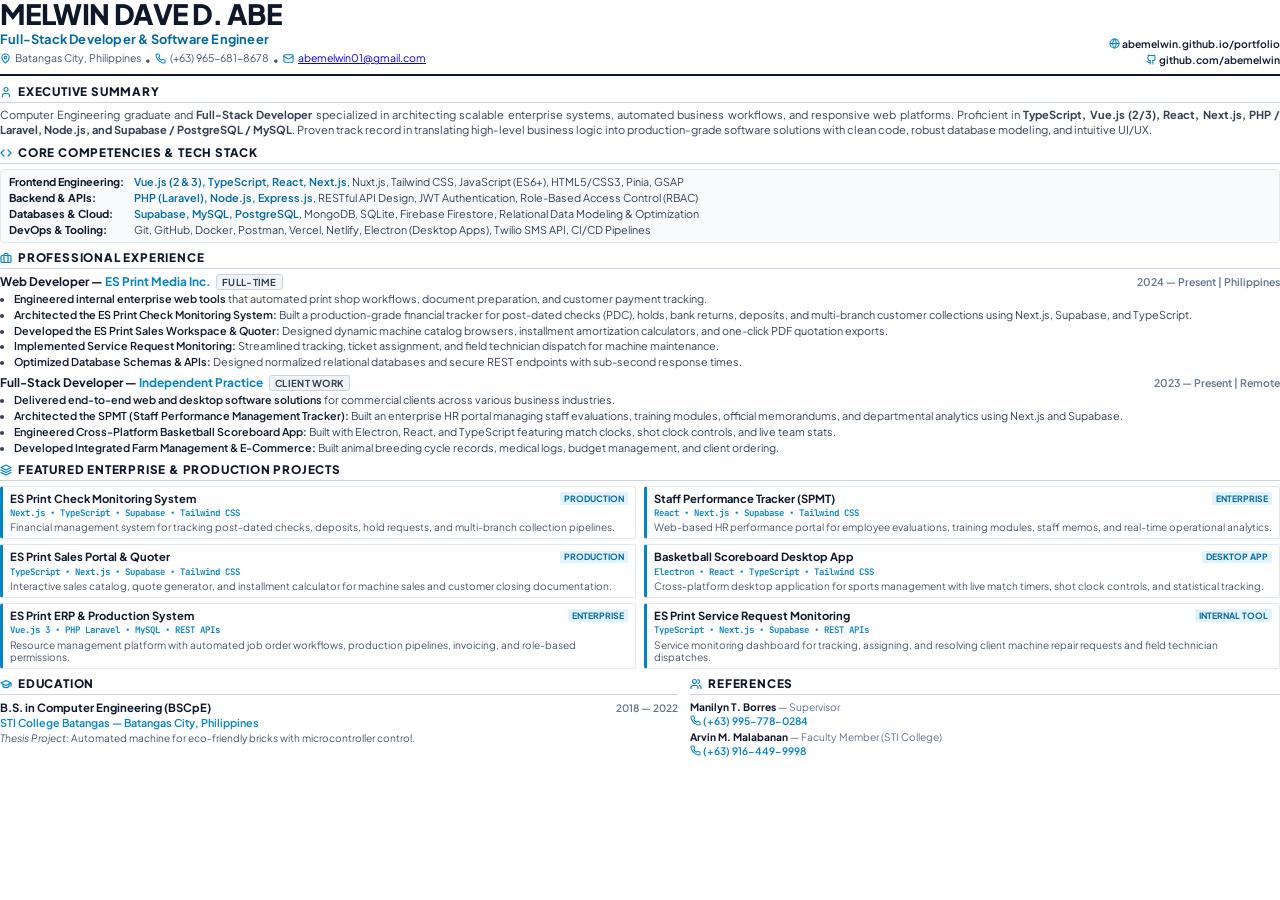
==== resume_source.html @ 26cd3779 "Update resume: modern executive design, ES Print projects, remove Ca-Copy, PDF build script" ====
<!DOCTYPE html>
<html lang="en">
<head>
  <meta charset="UTF-8">
  <meta name="viewport" content="width=device-width, initial-scale=1.0">
  <title>Melwin Dave D. Abe - Professional Resume</title>
  <link rel="preconnect" href="https://fonts.googleapis.com">
  <link rel="preconnect" href="https://fonts.gstatic.com" crossorigin>
  <link href="https://fonts.googleapis.com/css2?family=Plus+Jakarta+Sans:wght@400;500;600;700;800&family=JetBrains+Mono:wght@500;600&display=swap" rel="stylesheet">
  <style>
    @page {
      size: letter;
      margin: 8.5mm 10mm 8.5mm 10mm;
    }

    * {
      box-sizing: border-box;
      margin: 0;
      padding: 0;
      -webkit-print-color-adjust: exact;
      print-color-adjust: exact;
    }

    body {
      font-family: 'Plus Jakarta Sans', -apple-system, BlinkMacSystemFont, 'Segoe UI', Roboto, Helvetica, Arial, sans-serif;
      color: #1e293b;
      background: #ffffff;
      line-height: 1.36;
      font-size: 8.6pt;
    }

    .resume-container {
      width: 100%;
      margin: 0 auto;
    }

    /* ==========================================================================
       HEADER (Executive Minimalist Style)
       ========================================================================== */
    .header {
      border-bottom: 2px solid #0f172a;
      padding-bottom: 7px;
      margin-bottom: 8px;
      display: flex;
      justify-content: space-between;
      align-items: flex-end;
    }

    .header-left {
      max-width: 62%;
    }

    .name {
      font-size: 21pt;
      font-weight: 800;
      color: #0f172a;
      letter-spacing: -0.6px;
      line-height: 1;
      text-transform: uppercase;
    }

    .role-badge {
      display: inline-block;
      font-size: 9.6pt;
      font-weight: 700;
      color: #0369a1;
      margin-top: 3px;
      letter-spacing: 0.2px;
    }

    .contact-block {
      text-align: right;
      font-size: 7.8pt;
      color: #475569;
      line-height: 1.45;
    }

    .contact-item {
      display: inline-flex;
      align-items: center;
      gap: 4px;
    }

    .contact-block a {
      color: #0f172a;
      text-decoration: none;
      font-weight: 600;
    }

    .contact-block a:hover {
      color: #0284c7;
    }

    .icon-svg {
      width: 11px;
      height: 11px;
      fill: none;
      stroke: #0284c7;
      stroke-width: 2.2;
      stroke-linecap: round;
      stroke-linejoin: round;
      vertical-align: -1px;
      display: inline-block;
    }

    /* ==========================================================================
       SECTION HEADERS
       ========================================================================== */
    .section {
      margin-bottom: 7px;
    }

    .section-header {
      display: flex;
      align-items: center;
      gap: 6px;
      border-bottom: 1.2px solid #cbd5e1;
      padding-bottom: 2px;
      margin-bottom: 5px;
    }

    .section-icon {
      width: 12px;
      height: 12px;
      fill: none;
      stroke: #0284c7;
      stroke-width: 2.4;
      stroke-linecap: round;
      stroke-linejoin: round;
    }

    .section-title {
      font-size: 8.8pt;
      font-weight: 800;
      text-transform: uppercase;
      letter-spacing: 0.8px;
      color: #0f172a;
    }

    .summary-p {
      font-size: 8.3pt;
      color: #334155;
      text-align: justify;
      line-height: 1.34;
    }

    /* ==========================================================================
       SKILLS TABLE
       ========================================================================== */
    .skills-wrapper {
      background: #f8fafc;
      border: 1px solid #e2e8f0;
      border-radius: 4px;
      padding: 5px 8px;
    }

    .skill-row {
      display: flex;
      margin-bottom: 2px;
      font-size: 8.1pt;
      line-height: 1.3;
    }

    .skill-row:last-child {
      margin-bottom: 0;
    }

    .skill-label {
      width: 125px;
      flex-shrink: 0;
      font-weight: 700;
      color: #0f172a;
    }

    .skill-value {
      flex-grow: 1;
      color: #334155;
    }

    .skill-value strong {
      color: #0369a1;
      font-weight: 600;
    }

    /* ==========================================================================
       EXPERIENCE ENTRIES
       ========================================================================== */
    .exp-item {
      margin-bottom: 6px;
    }

    .exp-head {
      display: flex;
      justify-content: space-between;
      align-items: baseline;
      margin-bottom: 2px;
    }

    .exp-role-company {
      font-size: 8.9pt;
      font-weight: 700;
      color: #0f172a;
    }

    .exp-company {
      color: #0284c7;
      font-weight: 700;
    }

    .exp-badge {
      background: #f1f5f9;
      border: 1px solid #cbd5e1;
      color: #334155;
      font-size: 7.2pt;
      font-weight: 700;
      padding: 1px 5px;
      border-radius: 3px;
      margin-left: 4px;
      text-transform: uppercase;
      letter-spacing: 0.3px;
    }

    .exp-meta {
      font-size: 7.9pt;
      font-weight: 600;
      color: #64748b;
      white-space: nowrap;
    }

    .exp-list {
      list-style-type: disc;
      padding-left: 14px;
    }

    .exp-list li {
      font-size: 8.1pt;
      color: #334155;
      margin-bottom: 1.5px;
      line-height: 1.32;
      text-align: justify;
    }

    .exp-list li strong {
      color: #0f172a;
      font-weight: 600;
    }

    /* ==========================================================================
       PROJECTS GRID
       ========================================================================== */
    .project-grid {
      display: grid;
      grid-template-columns: 1fr 1fr;
      gap: 5px 8px;
    }

    .proj-card {
      background: #ffffff;
      border: 1px solid #e2e8f0;
      border-left: 3px solid #0284c7;
      padding: 4px 7px;
      border-radius: 3px;
      box-shadow: 0 1px 2px rgba(0, 0, 0, 0.02);
    }

    .proj-name-row {
      display: flex;
      justify-content: space-between;
      align-items: center;
      margin-bottom: 1px;
    }

    .proj-name {
      font-size: 8.4pt;
      font-weight: 700;
      color: #0f172a;
    }

    .proj-pill {
      font-size: 6.5pt;
      font-weight: 700;
      background: #e0f2fe;
      color: #0369a1;
      padding: 0.5px 4px;
      border-radius: 2px;
      text-transform: uppercase;
    }

    .proj-tech {
      font-family: 'JetBrains Mono', monospace;
      font-size: 6.8pt;
      color: #0284c7;
      font-weight: 600;
      display: block;
      margin-bottom: 2px;
    }

    .proj-desc {
      font-size: 7.6pt;
      color: #475569;
      line-height: 1.28;
    }

    /* ==========================================================================
       BOTTOM ROW: EDUCATION & REFERENCES
       ========================================================================== */
    .bottom-layout {
      display: grid;
      grid-template-columns: 1.15fr 1fr;
      gap: 12px;
      margin-top: 1px;
    }

    .edu-box {
      font-size: 8pt;
    }

    .edu-title {
      font-size: 8.5pt;
      font-weight: 700;
      color: #0f172a;
    }

    .edu-school {
      font-size: 8.1pt;
      font-weight: 600;
      color: #0284c7;
    }

    .edu-meta {
      font-size: 7.6pt;
      color: #64748b;
      font-weight: 600;
      float: right;
    }

    .edu-thesis {
      font-size: 7.6pt;
      color: #475569;
      margin-top: 1px;
    }

    .ref-box {
      font-size: 7.7pt;
      color: #475569;
      line-height: 1.32;
    }

    .ref-entry {
      margin-bottom: 3px;
    }

    .ref-entry:last-child {
      margin-bottom: 0;
    }

    .ref-person {
      font-weight: 700;
      color: #0f172a;
    }

    .ref-title {
      color: #64748b;
    }

    .ref-num {
      color: #0284c7;
      font-weight: 600;
    }
  </style>
</head>
<body>
  <div class="resume-container">

    <!-- HEADER -->
    <header class="header">
      <div class="header-left">
        <h1 class="name">Melwin Dave D. Abe</h1>
        <span class="role-badge">Full-Stack Developer & Software Engineer</span>
        <div style="font-size: 7.9pt; color: #475569; margin-top: 3px;">
          <span class="contact-item">
            <svg class="icon-svg" viewBox="0 0 24 24"><path d="M20 10c0 6-8 12-8 12s-8-6-8-12a8 8 0 0 1 16 0Z"/><circle cx="12" cy="10" r="3"/></svg>
            Batangas City, Philippines
          </span>
          &nbsp;•&nbsp;
          <span class="contact-item">
            <svg class="icon-svg" viewBox="0 0 24 24"><path d="M22 16.92v3a2 2 0 0 1-2.18 2 19.79 19.79 0 0 1-8.63-3.07 19.5 19.5 0 0 1-6-6 19.79 19.79 0 0 1-3.07-8.67A2 2 0 0 1 4.11 2h3a2 2 0 0 1 2 1.72 12.84 12.84 0 0 0 .7 2.81 2 2 0 0 1-.45 2.11L8.09 9.91a16 16 0 0 0 6 6l1.27-1.27a2 2 0 0 1 2.11-.45 12.84 12.84 0 0 0 2.81.7A2 2 0 0 1 22 16.92z"/></svg>
            (+63) 965-681-8678
          </span>
          &nbsp;•&nbsp;
          <span class="contact-item">
            <svg class="icon-svg" viewBox="0 0 24 24"><rect width="20" height="16" x="2" y="4" rx="2"/><path d="m22 7-8.97 5.7a1.94 1.94 0 0 1-2.06 0L2 7"/></svg>
            <a href="mailto:abemelwin01@gmail.com">abemelwin01@gmail.com</a>
          </span>
        </div>
      </div>
      <div class="contact-block">
        <div>
          <svg class="icon-svg" viewBox="0 0 24 24"><circle cx="12" cy="12" r="10"/><path d="M12 2a14.5 14.5 0 0 0 0 20 14.5 14.5 0 0 0 0-20"/><path d="M2 12h20"/></svg>
          <a href="https://abemelwin.github.io/portfolio/" target="_blank">abemelwin.github.io/portfolio</a>
        </div>
        <div style="margin-top: 1px;">
          <svg class="icon-svg" viewBox="0 0 24 24"><path d="M15 22v-4a4.8 4.8 0 0 0-1-3.5c3 0 6-2 6-5.5.08-1.25-.27-2.48-1-3.5.28-1.15.28-2.35 0-3.5 0 0-1 0-3 1.5-2.64-.5-5.36-.5-8 0C6 2 5 2 5 2c-.3 1.15-.3 2.35 0 3.5A5.403 5.403 0 0 0 4 9c0 3.5 3 5.5 6 5.5-.39.49-.68 1.05-.85 1.65-.17.6-.22 1.23-.15 1.85v4"/><path d="M9 18c-4.51 2-5-2-7-2"/></svg>
          <a href="https://github.com/abemelwin" target="_blank">github.com/abemelwin</a>
        </div>
      </div>
    </header>

    <!-- PROFESSIONAL SUMMARY -->
    <section class="section">
      <div class="section-header">
        <svg class="section-icon" viewBox="0 0 24 24"><path d="M19 21v-2a4 4 0 0 0-4-4H9a4 4 0 0 0-4 4v2"/><circle cx="12" cy="7" r="4"/></svg>
        <h2 class="section-title">Executive Summary</h2>
      </div>
      <p class="summary-p">
        Computer Engineering graduate and <strong>Full-Stack Developer</strong> specialized in architecting scalable enterprise systems, automated business workflows, and responsive web platforms. Proficient in <strong>TypeScript, Vue.js (2/3), React, Next.js, PHP / Laravel, Node.js, and Supabase / PostgreSQL / MySQL</strong>. Proven track record in translating high-level business logic into production-grade software solutions with clean code, robust database modeling, and intuitive UI/UX.
      </p>
    </section>

    <!-- TECHNICAL SKILLS -->
    <section class="section">
      <div class="section-header">
        <svg class="section-icon" viewBox="0 0 24 24"><polyline points="16 18 22 12 16 6"/><polyline points="8 6 2 12 8 18"/></svg>
        <h2 class="section-title">Core Competencies &amp; Tech Stack</h2>
      </div>
      <div class="skills-wrapper">
        <div class="skill-row">
          <span class="skill-label">Frontend Engineering:</span>
          <span class="skill-value"><strong>Vue.js (2 &amp; 3), TypeScript, React, Next.js</strong>, Nuxt.js, Tailwind CSS, JavaScript (ES6+), HTML5/CSS3, Pinia, GSAP</span>
        </div>
        <div class="skill-row">
          <span class="skill-label">Backend &amp; APIs:</span>
          <span class="skill-value"><strong>PHP (Laravel), Node.js, Express.js</strong>, RESTful API Design, JWT Authentication, Role-Based Access Control (RBAC)</span>
        </div>
        <div class="skill-row">
          <span class="skill-label">Databases &amp; Cloud:</span>
          <span class="skill-value"><strong>Supabase, MySQL, PostgreSQL</strong>, MongoDB, SQLite, Firebase Firestore, Relational Data Modeling &amp; Optimization</span>
        </div>
        <div class="skill-row">
          <span class="skill-label">DevOps &amp; Tooling:</span>
          <span class="skill-value">Git, GitHub, Docker, Postman, Vercel, Netlify, Electron (Desktop Apps), Twilio SMS API, CI/CD Pipelines</span>
        </div>
      </div>
    </section>

    <!-- WORK EXPERIENCE -->
    <section class="section">
      <div class="section-header">
        <svg class="section-icon" viewBox="0 0 24 24"><rect width="20" height="14" x="2" y="7" rx="2" ry="2"/><path d="M16 21V5a2 2 0 0 0-2-2h-4a2 2 0 0 0-2 2v16"/></svg>
        <h2 class="section-title">Professional Experience</h2>
      </div>

      <!-- ES Print Media -->
      <div class="exp-item">
        <div class="exp-head">
          <div>
            <span class="exp-role-company">Web Developer — <span class="exp-company">ES Print Media Inc.</span></span>
            <span class="exp-badge">Full-Time</span>
          </div>
          <span class="exp-meta">2024 — Present | Philippines</span>
        </div>
        <ul class="exp-list">
          <li><strong>Engineered internal enterprise web tools</strong> that automated print shop workflows, document preparation, and customer payment tracking.</li>
          <li><strong>Architected the ES Print Check Monitoring System:</strong> Built a production-grade financial tracker for post-dated checks (PDC), holds, bank returns, deposits, and multi-branch customer collections using Next.js, Supabase, and TypeScript.</li>
          <li><strong>Developed the ES Print Sales Workspace &amp; Quoter:</strong> Designed dynamic machine catalog browsers, installment amortization calculators, and one-click PDF quotation exports.</li>
          <li><strong>Implemented Service Request Monitoring:</strong> Streamlined tracking, ticket assignment, and field technician dispatch for machine maintenance.</li>
          <li><strong>Optimized Database Schemas &amp; APIs:</strong> Designed normalized relational databases and secure REST endpoints with sub-second response times.</li>
        </ul>
      </div>

      <!-- Freelance -->
      <div class="exp-item" style="margin-bottom: 0;">
        <div class="exp-head">
          <div>
            <span class="exp-role-company">Full-Stack Developer — <span class="exp-company">Independent Practice</span></span>
            <span class="exp-badge">Client Work</span>
          </div>
          <span class="exp-meta">2023 — Present | Remote</span>
        </div>
        <ul class="exp-list">
          <li><strong>Delivered end-to-end web and desktop software solutions</strong> for commercial clients across various business industries.</li>
          <li><strong>Architected the SPMT (Staff Performance Management Tracker):</strong> Built an enterprise HR portal managing staff evaluations, training modules, official memorandums, and departmental analytics using Next.js and Supabase.</li>
          <li><strong>Engineered Cross-Platform Basketball Scoreboard App:</strong> Built with Electron, React, and TypeScript featuring match clocks, shot clock controls, and live team stats.</li>
          <li><strong>Developed Integrated Farm Management &amp; E-Commerce:</strong> Built animal breeding cycle records, medical logs, budget management, and client ordering.</li>
        </ul>
      </div>
    </section>

    <!-- FEATURED PROJECTS -->
    <section class="section">
      <div class="section-header">
        <svg class="section-icon" viewBox="0 0 24 24"><polygon points="12 2 2 7 12 12 22 7 12 2"/><polyline points="2 17 12 22 22 17"/><polyline points="2 12 12 17 22 12"/></svg>
        <h2 class="section-title">Featured Enterprise &amp; Production Projects</h2>
      </div>
      <div class="project-grid">

        <div class="proj-card">
          <div class="proj-name-row">
            <span class="proj-name">ES Print Check Monitoring System</span>
            <span class="proj-pill">Production</span>
          </div>
          <span class="proj-tech">Next.js • TypeScript • Supabase • Tailwind CSS</span>
          <p class="proj-desc">Financial management system for tracking post-dated checks, deposits, hold requests, and multi-branch collection pipelines.</p>
        </div>

        <div class="proj-card">
          <div class="proj-name-row">
            <span class="proj-name">Staff Performance Tracker (SPMT)</span>
            <span class="proj-pill">Enterprise</span>
          </div>
          <span class="proj-tech">React • Next.js • Supabase • Tailwind CSS</span>
          <p class="proj-desc">Web-based HR performance portal for employee evaluations, training modules, staff memos, and real-time operational analytics.</p>
        </div>

        <div class="proj-card">
          <div class="proj-name-row">
            <span class="proj-name">ES Print Sales Portal &amp; Quoter</span>
            <span class="proj-pill">Production</span>
          </div>
          <span class="proj-tech">TypeScript • Next.js • Supabase • Tailwind CSS</span>
          <p class="proj-desc">Interactive sales catalog, quote generator, and installment calculator for machine sales and customer closing documentation.</p>
        </div>

        <div class="proj-card">
          <div class="proj-name-row">
            <span class="proj-name">Basketball Scoreboard Desktop App</span>
            <span class="proj-pill">Desktop App</span>
          </div>
          <span class="proj-tech">Electron • React • TypeScript • Tailwind CSS</span>
          <p class="proj-desc">Cross-platform desktop application for sports management with live match timers, shot clock controls, and statistical tracking.</p>
        </div>

        <div class="proj-card">
          <div class="proj-name-row">
            <span class="proj-name">ES Print ERP &amp; Production System</span>
            <span class="proj-pill">Enterprise</span>
          </div>
          <span class="proj-tech">Vue.js 3 • PHP Laravel • MySQL • REST APIs</span>
          <p class="proj-desc">Resource management platform with automated job order workflows, production pipelines, invoicing, and role-based permissions.</p>
        </div>

        <div class="proj-card">
          <div class="proj-name-row">
            <span class="proj-name">ES Print Service Request Monitoring</span>
            <span class="proj-pill">Internal Tool</span>
          </div>
          <span class="proj-tech">TypeScript • Next.js • Supabase • REST APIs</span>
          <p class="proj-desc">Service monitoring dashboard for tracking, assigning, and resolving client machine repair requests and field technician dispatches.</p>
        </div>

      </div>
    </section>

    <!-- BOTTOM ROW: EDUCATION & REFERENCES -->
    <div class="bottom-layout">
      <!-- EDUCATION -->
      <section class="section" style="margin-bottom: 0;">
        <div class="section-header">
          <svg class="section-icon" viewBox="0 0 24 24"><path d="M22 10v6M2 10l10-5 10 5-10 5z"/><path d="M6 12v5c3 3 9 3 12 0v-5"/></svg>
          <h2 class="section-title">Education</h2>
        </div>
        <div class="edu-box">
          <div style="display: flex; justify-content: space-between; align-items: baseline;">
            <span class="edu-title">B.S. in Computer Engineering (BSCpE)</span>
            <span class="edu-meta">2018 — 2022</span>
          </div>
          <div class="edu-school">STI College Batangas — Batangas City, Philippines</div>
          <div class="edu-thesis"><em>Thesis Project:</em> Automated machine for eco-friendly bricks with microcontroller control.</div>
        </div>
      </section>

      <!-- REFERENCES -->
      <section class="section" style="margin-bottom: 0;">
        <div class="section-header">
          <svg class="section-icon" viewBox="0 0 24 24"><path d="M16 21v-2a4 4 0 0 0-4-4H6a4 4 0 0 0-4 4v2"/><circle cx="9" cy="7" r="4"/><path d="M22 21v-2a4 4 0 0 0-3-3.87"/><path d="M16 3.13a4 4 0 0 1 0 7.75"/></svg>
          <h2 class="section-title">References</h2>
        </div>
        <div class="ref-box">
          <div class="ref-entry">
            <span class="ref-person">Manilyn T. Borres</span> — <span class="ref-title">Supervisor</span><br>
            <svg class="icon-svg" viewBox="0 0 24 24"><path d="M22 16.92v3a2 2 0 0 1-2.18 2 19.79 19.79 0 0 1-8.63-3.07 19.5 19.5 0 0 1-6-6 19.79 19.79 0 0 1-3.07-8.67A2 2 0 0 1 4.11 2h3a2 2 0 0 1 2 1.72 12.84 12.84 0 0 0 .7 2.81 2 2 0 0 1-.45 2.11L8.09 9.91a16 16 0 0 0 6 6l1.27-1.27a2 2 0 0 1 2.11-.45 12.84 12.84 0 0 0 2.81.7A2 2 0 0 1 22 16.92z"/></svg>
            <span class="ref-num">(+63) 995-778-0284</span>
          </div>
          <div class="ref-entry">
            <span class="ref-person">Arvin M. Malabanan</span> — <span class="ref-title">Faculty Member (STI College)</span><br>
            <svg class="icon-svg" viewBox="0 0 24 24"><path d="M22 16.92v3a2 2 0 0 1-2.18 2 19.79 19.79 0 0 1-8.63-3.07 19.5 19.5 0 0 1-6-6 19.79 19.79 0 0 1-3.07-8.67A2 2 0 0 1 4.11 2h3a2 2 0 0 1 2 1.72 12.84 12.84 0 0 0 .7 2.81 2 2 0 0 1-.45 2.11L8.09 9.91a16 16 0 0 0 6 6l1.27-1.27a2 2 0 0 1 2.11-.45 12.84 12.84 0 0 0 2.81.7A2 2 0 0 1 22 16.92z"/></svg>
            <span class="ref-num">(+63) 916-449-9998</span>
          </div>
        </div>
      </section>
    </div>

  </div>
</body>
</html>
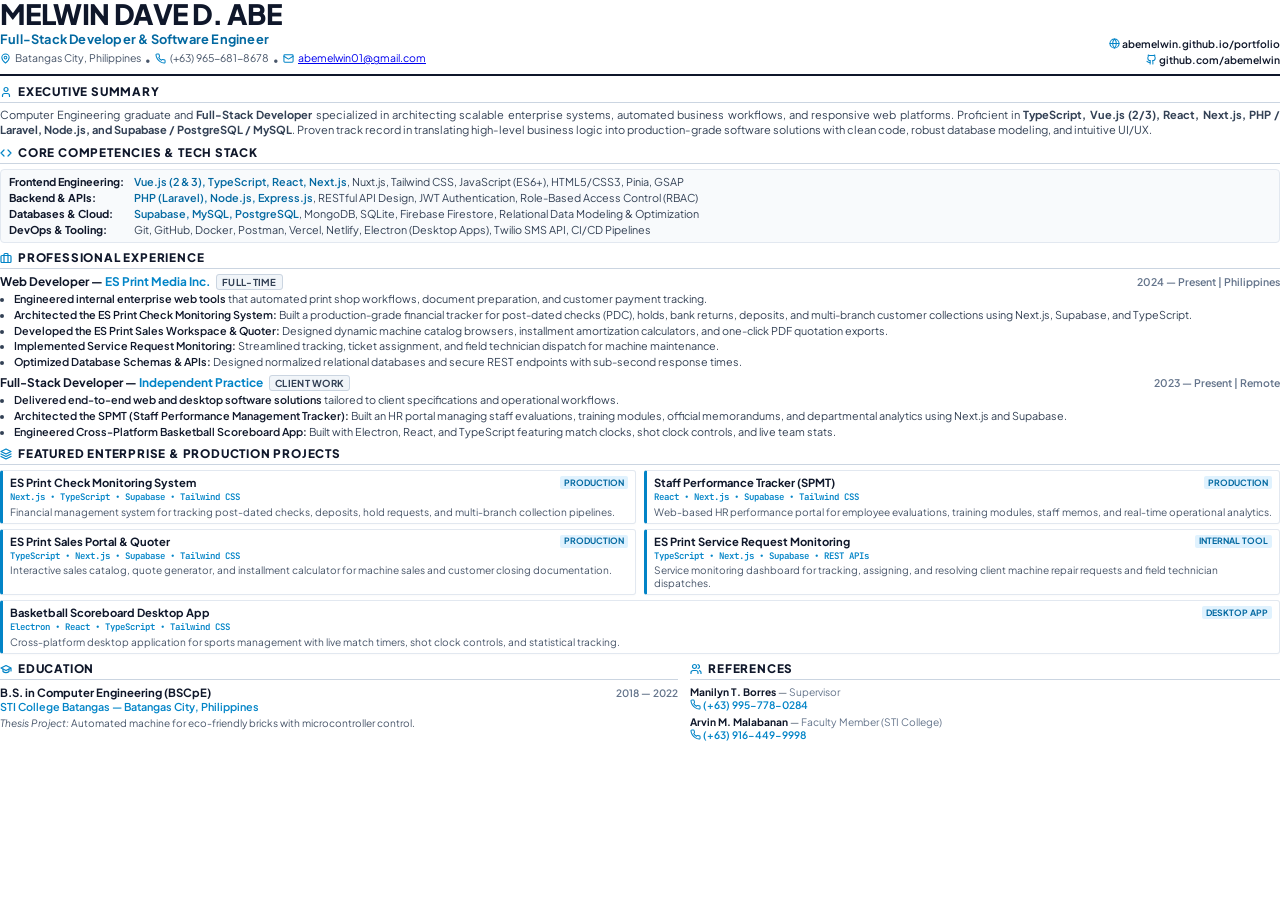
==== commit cd281cab: "Update resume and profile: showcase only verified actual projects and clean up topics" ====
--- a/resume_source.html
+++ b/resume_source.html
@@ -478,10 +478,9 @@
           <span class="exp-meta">2023 — Present | Remote</span>
         </div>
         <ul class="exp-list">
-          <li><strong>Delivered end-to-end web and desktop software solutions</strong> for commercial clients across various business industries.</li>
-          <li><strong>Architected the SPMT (Staff Performance Management Tracker):</strong> Built an enterprise HR portal managing staff evaluations, training modules, official memorandums, and departmental analytics using Next.js and Supabase.</li>
+          <li><strong>Delivered end-to-end web and desktop software solutions</strong> tailored to client specifications and operational workflows.</li>
+          <li><strong>Architected the SPMT (Staff Performance Management Tracker):</strong> Built an HR portal managing staff evaluations, training modules, official memorandums, and departmental analytics using Next.js and Supabase.</li>
           <li><strong>Engineered Cross-Platform Basketball Scoreboard App:</strong> Built with Electron, React, and TypeScript featuring match clocks, shot clock controls, and live team stats.</li>
-          <li><strong>Developed Integrated Farm Management &amp; E-Commerce:</strong> Built animal breeding cycle records, medical logs, budget management, and client ordering.</li>
         </ul>
       </div>
     </section>
@@ -506,7 +505,7 @@
         <div class="proj-card">
           <div class="proj-name-row">
             <span class="proj-name">Staff Performance Tracker (SPMT)</span>
-            <span class="proj-pill">Enterprise</span>
+            <span class="proj-pill">Production</span>
           </div>
           <span class="proj-tech">React • Next.js • Supabase • Tailwind CSS</span>
           <p class="proj-desc">Web-based HR performance portal for employee evaluations, training modules, staff memos, and real-time operational analytics.</p>
@@ -523,29 +522,20 @@
 
         <div class="proj-card">
           <div class="proj-name-row">
+            <span class="proj-name">ES Print Service Request Monitoring</span>
+            <span class="proj-pill">Internal Tool</span>
+          </div>
+          <span class="proj-tech">TypeScript • Next.js • Supabase • REST APIs</span>
+          <p class="proj-desc">Service monitoring dashboard for tracking, assigning, and resolving client machine repair requests and field technician dispatches.</p>
+        </div>
+
+        <div class="proj-card" style="grid-column: span 2;">
+          <div class="proj-name-row">
             <span class="proj-name">Basketball Scoreboard Desktop App</span>
             <span class="proj-pill">Desktop App</span>
           </div>
           <span class="proj-tech">Electron • React • TypeScript • Tailwind CSS</span>
           <p class="proj-desc">Cross-platform desktop application for sports management with live match timers, shot clock controls, and statistical tracking.</p>
-        </div>
-
-        <div class="proj-card">
-          <div class="proj-name-row">
-            <span class="proj-name">ES Print ERP &amp; Production System</span>
-            <span class="proj-pill">Enterprise</span>
-          </div>
-          <span class="proj-tech">Vue.js 3 • PHP Laravel • MySQL • REST APIs</span>
-          <p class="proj-desc">Resource management platform with automated job order workflows, production pipelines, invoicing, and role-based permissions.</p>
-        </div>
-
-        <div class="proj-card">
-          <div class="proj-name-row">
-            <span class="proj-name">ES Print Service Request Monitoring</span>
-            <span class="proj-pill">Internal Tool</span>
-          </div>
-          <span class="proj-tech">TypeScript • Next.js • Supabase • REST APIs</span>
-          <p class="proj-desc">Service monitoring dashboard for tracking, assigning, and resolving client machine repair requests and field technician dispatches.</p>
         </div>
 
       </div>
